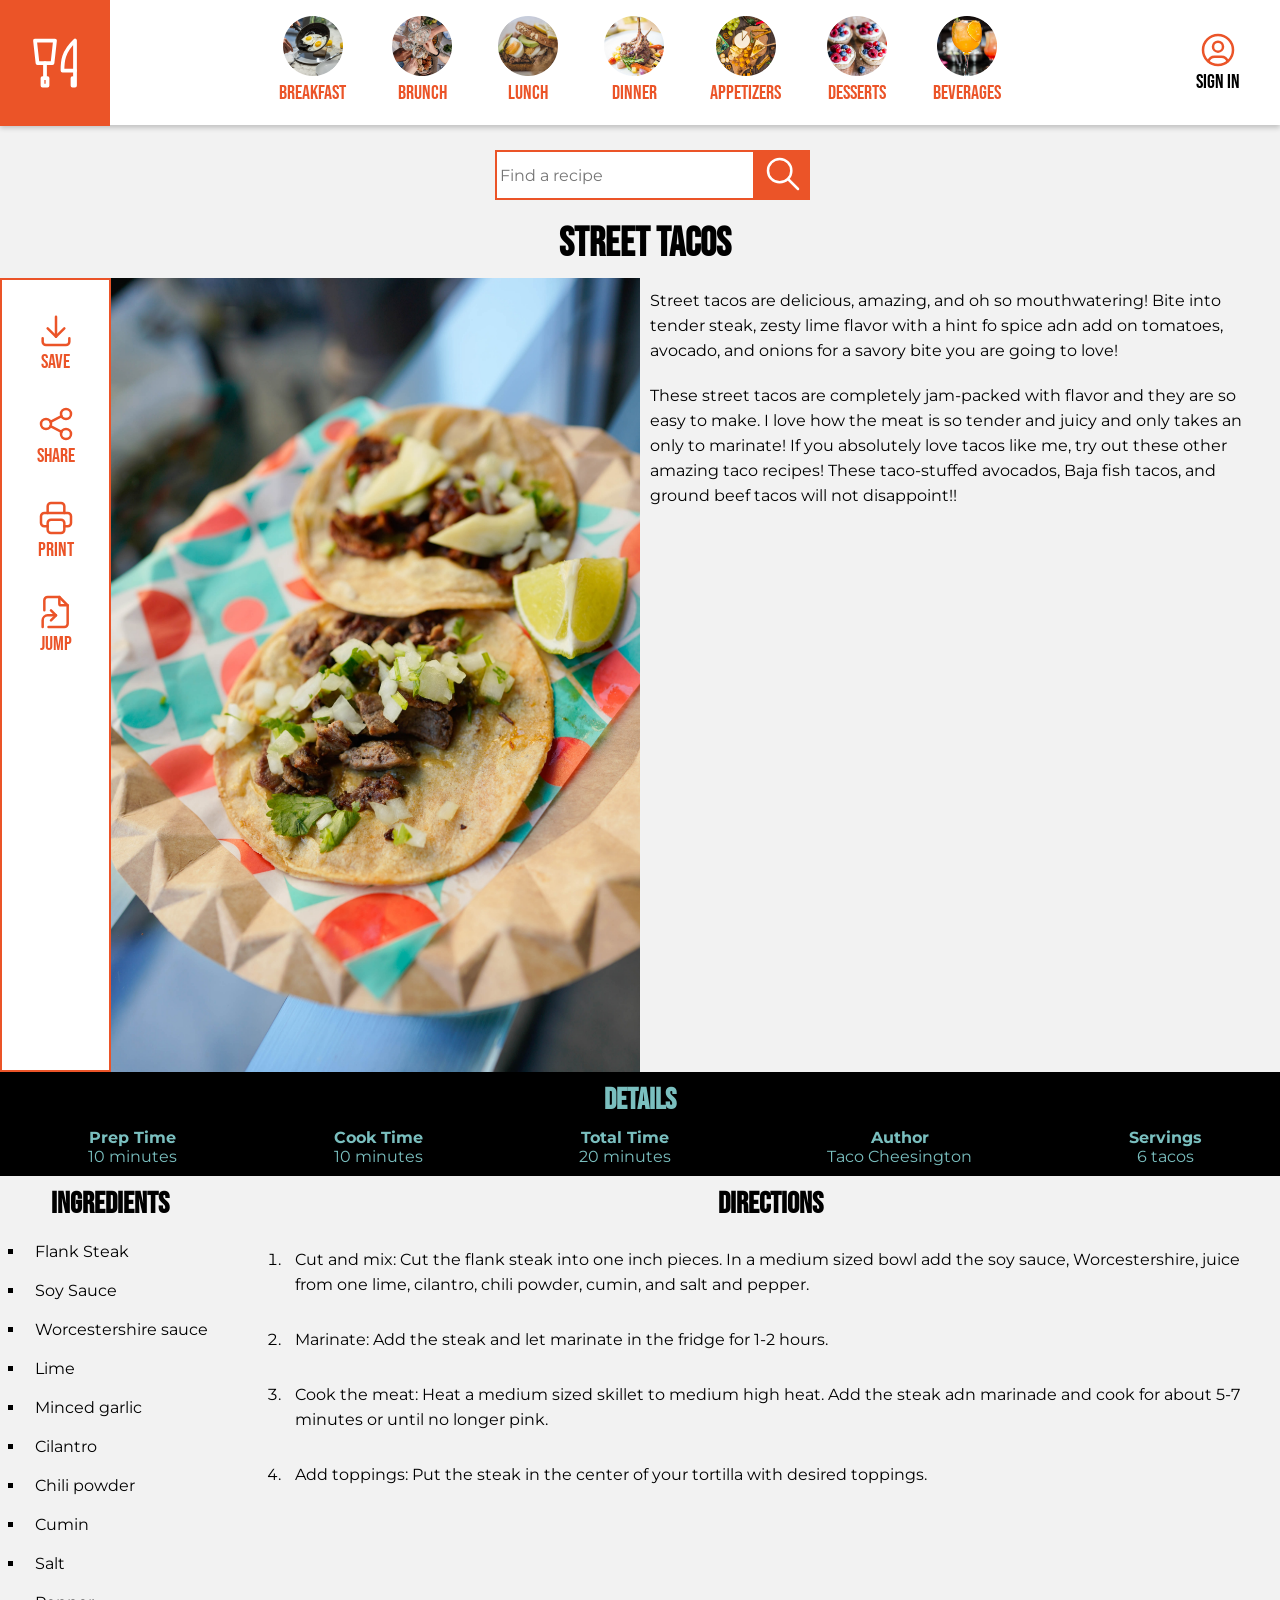
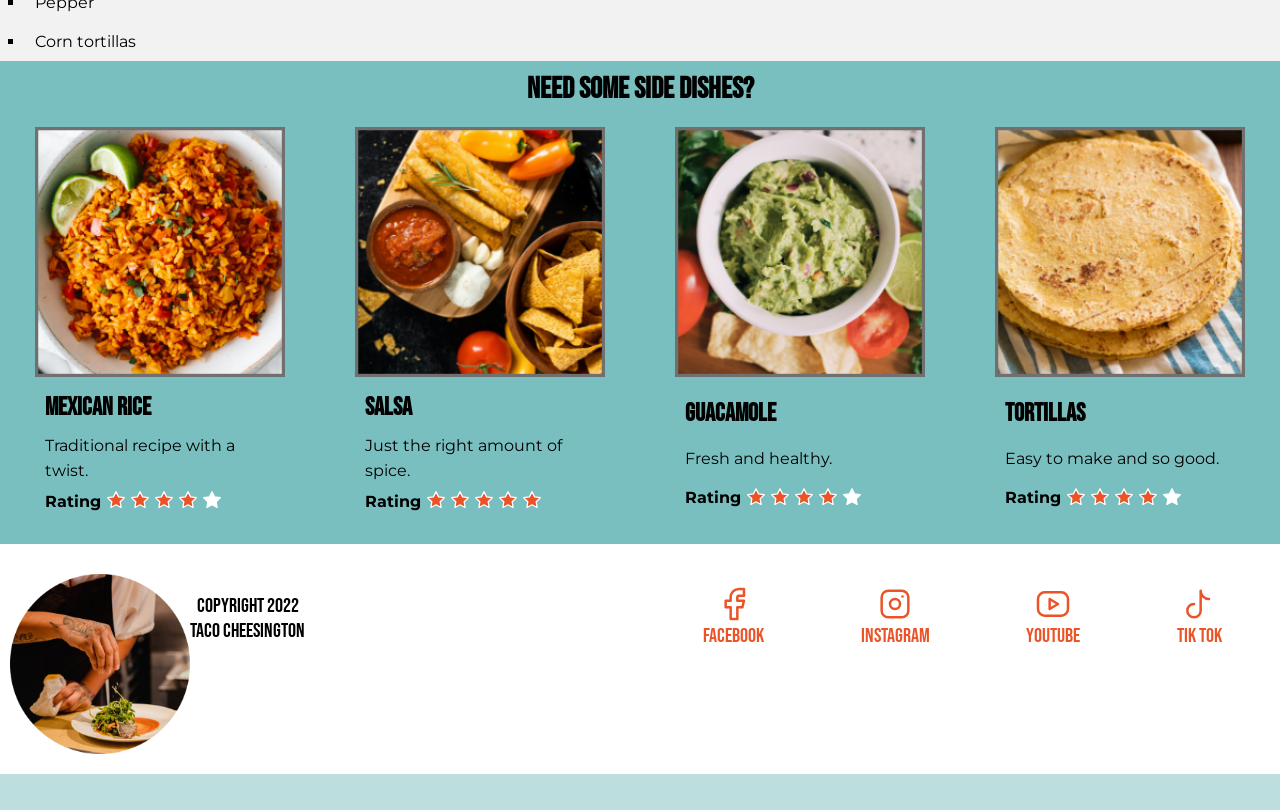
==== index.html @ e7e47ada "Initial attempt" ====
<!DOCTYPE html>
<html lang="en">

<head>
    <meta charset="UTF-8">
    <meta name="viewport" content="width=device-width, initial-scale=1.0">
    <link rel="preconnect" href="https://fonts.googleapis.com">
    <link rel="preconnect" href="https://fonts.gstatic.com" crossorigin>
    <link
        href="https://fonts.googleapis.com/css2?family=Bebas+Neue&family=Montserrat:ital,wght@0,400;0,700;1,400&display=swap"
        rel="stylesheet">
    <link rel="stylesheet" href="style.css">
    <title>Good Eats - Street Tacos</title>
</head>

<body>
    <!-- reuse star icon -->
    <svg display="none" width="0" height="0" xmlns="http://www.w3.org/2000/svg"
        class="icon icon-tabler icon-tabler-star">
        <defs>
            <symbol id="star-icon" viewbox="0 0 24 24">
                <title>star</title>
                <path stroke="none" d="M0 0h24v24H0z" fill="none" />
                <path
                    d="M12 17.75l-6.172 3.245l1.179 -6.873l-5 -4.867l6.9 -1l3.086 -6.253l3.086 6.253l6.9 1l-5 4.867l1.179 6.873z" />
            </symbol>
        </defs>
    </svg>
    <header>
        <h1>Street Tacos</h1>
        <div>
            <menu>
                <li>
                    <a href="#">
                        <span>Save</span>
                        <svg xmlns="http://www.w3.org/2000/svg" class="icon icon-tabler icon-tabler-download" width="40"
                            height="40" viewBox="0 0 24 24" stroke-width="1.5" stroke="#EB5428" fill="none"
                            stroke-linecap="round" stroke-linejoin="round">
                            <path stroke="none" d="M0 0h24v24H0z" fill="none" />
                            <path d="M4 17v2a2 2 0 0 0 2 2h12a2 2 0 0 0 2 -2v-2" />
                            <polyline points="7 11 12 16 17 11" />
                            <line x1="12" y1="4" x2="12" y2="16" />
                        </svg>
                    </a>
                </li>
                <li>
                    <a href="#social">
                        <span>Share</span>
                        <svg xmlns="http://www.w3.org/2000/svg" class="icon icon-tabler icon-tabler-share" width="40"
                            height="40" viewBox="0 0 24 24" stroke-width="1.5" stroke="#EB5428" fill="none"
                            stroke-linecap="round" stroke-linejoin="round">
                            <path stroke="none" d="M0 0h24v24H0z" fill="none" />
                            <circle cx="6" cy="12" r="3" />
                            <circle cx="18" cy="6" r="3" />
                            <circle cx="18" cy="18" r="3" />
                            <line x1="8.7" y1="10.7" x2="15.3" y2="7.3" />
                            <line x1="8.7" y1="13.3" x2="15.3" y2="16.7" />
                        </svg>
                    </a>
                </li>
                <li>
                    <a href="#">
                        <span>Print</span>
                        <svg xmlns="http://www.w3.org/2000/svg" class="icon icon-tabler icon-tabler-printer" width="40"
                            height="40" viewBox="0 0 24 24" stroke-width="1.5" stroke="#EB5428" fill="none"
                            stroke-linecap="round" stroke-linejoin="round">
                            <path stroke="none" d="M0 0h24v24H0z" fill="none" />
                            <path d="M17 17h2a2 2 0 0 0 2 -2v-4a2 2 0 0 0 -2 -2h-14a2 2 0 0 0 -2 2v4a2 2 0 0 0 2 2h2" />
                            <path d="M17 9v-4a2 2 0 0 0 -2 -2h-6a2 2 0 0 0 -2 2v4" />
                            <rect x="7" y="13" width="10" height="8" rx="2" />
                        </svg>
                    </a>
                </li>
                <li>
                    <a href="#recipe">
                        <span>Jump <span id="to-recipe">to Recipe</span></span>
                        <svg xmlns="http://www.w3.org/2000/svg" class="icon icon-tabler icon-tabler-file-symlink"
                            width="40" height="40" viewBox="0 0 24 24" stroke-width="1.5" stroke="#EB5428" fill="none"
                            stroke-linecap="round" stroke-linejoin="round">
                            <path stroke="none" d="M0 0h24v24H0z" fill="none" />
                            <path d="M4 21v-4a3 3 0 0 1 3 -3h5" />
                            <path d="M9 17l3 -3l-3 -3" />
                            <path d="M14 3v4a1 1 0 0 0 1 1h4" />
                            <path d="M5 11v-6a2 2 0 0 1 2 -2h7l5 5v11a2 2 0 0 1 -2 2h-9.5" />
                        </svg>
                    </a>
                </li>
            </menu>
            <img src="images/street-tacos.png" alt="">
        </div>
        <div>
            <p>Street tacos are delicious, amazing, and oh so mouthwatering! Bite into tender steak, zesty lime flavor
                with
                a hint fo spice adn add on tomatoes, avocado, and onions for a savory bite you are going to love!</p>
            <p>These street tacos are completely jam-packed with flavor and they are so easy to make. I love how the
                meat is
                so tender and juicy and only takes an only to marinate! If you absolutely love tacos like me, try out
                these
                other amazing taco recipes! These taco-stuffed avocados, Baja fish tacos, and ground beef tacos will not
                disappoint!!</p>
        </div>
    </header>
    <main id="recipe">
        <section>
            <h2>Details</h2>
            <dl>
                <div>
                    <dt>Prep Time</dt>
                    <dd>10 minutes</dd>
                </div>
                <div>
                    <dt>Cook Time</dt>
                    <dd>10 minutes</dd>
                </div>
                <div>
                    <dt>Total Time</dt>
                    <dd>20 minutes</dd>
                </div>
                <div>
                    <dt>Author</dt>
                    <dd>Taco Cheesington</dd>
                </div>
                <div>
                    <dt>Servings</dt>
                    <dd>6 tacos</dd>
                </div>
            </dl>
        </section>
        <section>
            <h2>Ingredients</h2>
            <ul>
                <li>Flank Steak</li>
                <li>Soy Sauce</li>
                <li>Worcestershire sauce</li>
                <li>Lime</li>
                <li>Minced garlic</li>
                <li>Cilantro</li>
                <li>Chili powder</li>
                <li>Cumin</li>
                <li>Salt</li>
                <li>Pepper</li>
                <li>Corn tortillas</li>
            </ul>
        </section>
        <section>
            <h2>Directions</h2>
            <ol>
                <li>Cut and mix: Cut the flank steak into one inch pieces. In a medium sized bowl add the soy sauce,
                    Worcestershire, juice from one lime, cilantro, chili powder, cumin, and salt and pepper. </li>
                <li>Marinate: Add the steak and let marinate in the fridge for 1-2 hours.</li>
                <li>Cook the meat: Heat a medium sized skillet to medium high heat. Add the steak adn marinade and cook
                    for about 5-7 minutes or until no longer pink.</li>
                <li>Add toppings: Put the steak in the center of your tortilla with desired toppings.</li>
            </ol>
        </section>
    </main>
    <aside>
        <h2>Need some side dishes?</h2>
        <section>
            <h3>Mexican Rice</h3>
            <img src="images/mexican-rice.png" alt="">
            <p>Traditional recipe with a twist.</p>
            <dl>
                <dt>Rating</dt>
                <dd>
                    <svg class="icon icon-tabler icon-tabler-star">
                        <use xlink:href="#star-icon" />
                    </svg>
                    <svg class="icon icon-tabler icon-tabler-star">
                        <use xlink:href="#star-icon" />
                    </svg>
                    <svg class="icon icon-tabler icon-tabler-star">
                        <use xlink:href="#star-icon" />
                    </svg>
                    <svg class="icon icon-tabler icon-tabler-star">
                        <use xlink:href="#star-icon" />
                    </svg>
                    <svg class="icon icon-tabler icon-tabler-star">
                        <use xlink:href="#star-icon" />
                    </svg>
                </dd>
            </dl>
        </section>
        <section>
            <h3>Salsa</h3>
            <img src="images/salsa.png" alt="">
            <p>Just the right amount of spice. </p>
            <dl>
                <dt>Rating</dt>
                <dd>
                    <span>
                        <svg class="icon icon-tabler icon-tabler-star">
                            <use xlink:href="#star-icon" />
                        </svg>
                        <svg class="icon icon-tabler icon-tabler-star">
                            <use xlink:href="#star-icon" />
                        </svg>
                        <svg class="icon icon-tabler icon-tabler-star">
                            <use xlink:href="#star-icon" />
                        </svg>
                        <svg class="icon icon-tabler icon-tabler-star">
                            <use xlink:href="#star-icon" />
                        </svg>
                        <svg class="icon icon-tabler icon-tabler-star">
                            <use xlink:href="#star-icon" />
                        </svg>
                    </span>
                </dd>
            </dl>
        </section>
        <section>
            <h3>Guacamole</h3>
            <img src="images/guacamole.png" alt="">
            <p>Fresh and healthy.</p>
            <dl>
                <dt>Rating</dt>
                <dd>
                    <span>
                        <svg class="icon icon-tabler icon-tabler-star">
                            <use xlink:href="#star-icon" />
                        </svg>
                        <svg class="icon icon-tabler icon-tabler-star">
                            <use xlink:href="#star-icon" />
                        </svg>
                        <svg class="icon icon-tabler icon-tabler-star">
                            <use xlink:href="#star-icon" />
                        </svg>
                        <svg class="icon icon-tabler icon-tabler-star">
                            <use xlink:href="#star-icon" />
                        </svg>
                        <svg class="icon icon-tabler icon-tabler-star">
                            <use xlink:href="#star-icon" />
                        </svg>
                    </span>
                </dd>
            </dl>
        </section>
        <section>
            <h3>Tortillas</h3>
            <img src="images/tortillas.png" alt="">
            <p>Easy to make and so good.</p>
            <dl>
                <dt>Rating</dt>
                <dd>
                    <span>
                        <svg class="icon icon-tabler icon-tabler-star">
                            <use xlink:href="#star-icon" />
                        </svg>
                        <svg class="icon icon-tabler icon-tabler-star">
                            <use xlink:href="#star-icon" />
                        </svg>
                        <svg class="icon icon-tabler icon-tabler-star">
                            <use xlink:href="#star-icon" />
                        </svg>
                        <svg class="icon icon-tabler icon-tabler-star">
                            <use xlink:href="#star-icon" />
                        </svg>
                        <svg class="icon icon-tabler icon-tabler-star">
                            <use xlink:href="#star-icon" />
                        </svg>
                    </span>
                </dd>
            </dl>
        </section>
    </aside>
    <nav>
        <div>
            <h2>Main Navigation</h2>
            <input type="checkbox" id="menu-btn">
            <label for="menu-btn"><span>Menu</span><svg xmlns="http://www.w3.org/2000/svg" width="40" height="40"
                    style="enable-background:new 0 0 40 40" xml:space="preserve">
                    <path
                        d="M36 17.6c.1 1.8.1 3.6.1 5.4.1 2.7 0 5.5-.9 8-.5 1.4-1.3 2.6-2.4 3.6-3.3 2.7-6 2.4-12.6 2.4-4.6 0-9.2.2-12.2-1.9-2.5-1.8-3.6-4.2-3.8-7.1-.2-3.6.1-7.2.1-10.8 0-2.6.6-5.1 1.9-7.4 2.5-4.5 7.3-7.5 12.4-8 .4-.1.9-.1 1.4-.1 5.2 0 10.1 2.6 13 6.8 1 1.5 1.8 3.1 2.3 4.9.4 1.3.6 2.7.7 4.2z"
                        style="fill:none;stroke:#eb5428;stroke-width:2;stroke-miterlimit:10" />
                    <path
                        d="M36.1 22.6c0 .5-.1 1-.5 1.4-.5.7-1.4 1.2-2.6 1.3-2.8.2-5.8.1-8.6.1h-12c-1.3 0-2.6 0-3.8-.1-1.1 0-2.4 0-3.3-.6-.8-.6-1.2-1.4-1.2-2.2 0-.9.3-1.8 1.5-2.3.9-.4 2-.5 3.1-.5 1.4 0 2.8-.1 4.3-.1h14.5c1.2 0 2.3 0 3.5.1 1.7.1 3.3-.1 4.4 1 .3.6.7 1.3.7 1.9z"
                        style="fill:none;stroke:#fff;stroke-width:2.0832;stroke-miterlimit:10" />
                    <path
                        d="M38.5 22.6c0 .9-.2 1.7-.5 2.5-.6 1.3-1.7 2.1-3 2.2-3.3.3-6.7.2-9.9.2H11.2c-1.5 0-3-.1-4.4-.1-1.3-.1-2.8 0-3.8-1-.9-1-1.3-2.5-1.3-3.8 0-1.6.3-3.1 1.7-4 1-.7 2.3-.8 3.5-.8 1.6-.1 3.3-.1 4.9-.1H28.5c1.3 0 2.7 0 4 .1 2 .1 3.8-.1 5.1 1.7.5.9.9 2 .9 3.1z"
                        style="fill:none;stroke:#eb5428;stroke-width:2.9408;stroke-miterlimit:10" />
                </svg></label>
            <ul>
                <li>
                    <a href="#">
                        <span>Home</span>
                        <svg xmlns="http://www.w3.org/2000/svg" class="icon icon-tabler icon-tabler-tools-kitchen"
                            width="60" height="60" viewBox="0 0 24 24" stroke-width="1.5" stroke="#ffffff" fill="none"
                            stroke-linecap="round" stroke-linejoin="round">
                            <path stroke="none" d="M0 0h24v24H0z" fill="none" />
                            <path d="M4 3h8l-1 9h-6z" />
                            <path d="M7 18h2v3h-2z" />
                            <path d="M20 3v12h-5c-.023 -3.681 .184 -7.406 5 -12z" />
                            <path d="M20 15v6h-1v-3" />
                            <line x1="8" y1="12" x2="8" y2="18" />
                        </svg>
                    </a>
                </li>
                <li><a href="#">Breakfast<img src="images/breakfast.png" alt=""></a></li>
                <li><a href="#">Brunch<img src="images/brunch.png" alt=""></a></li>
                <li><a href="#">Lunch<img src="images/lunch.png" alt=""></a></li>
                <li><a href="#">Dinner<img src="images/dinner.png" alt=""></a></li>
                <li><a href="#">Appetizers<img src="images/appetizers.png" alt=""></a></li>
                <li><a href="#">Desserts<img src="images/desserts.png" alt=""></a></li>
                <li><a href="#">Beverages<img src="images/beverages.png" alt=""></a></li>
                <li>
                    <a href="#">
                        <span>Sign in<span>/up</span></span>
                        <svg xmlns="http://www.w3.org/2000/svg" class="icon icon-tabler icon-tabler-user-circle"
                            width="40" height="40" viewBox="0 0 24 24" stroke-width="1.5" stroke="#eb5428" fill="none"
                            stroke-linecap="round" stroke-linejoin="round">
                            <path stroke="none" d="M0 0h24v24H0z" fill="none" />
                            <circle cx="12" cy="12" r="9" />
                            <circle cx="12" cy="10" r="3" />
                            <path d="M6.168 18.849a4 4 0 0 1 3.832 -2.849h4a4 4 0 0 1 3.834 2.855" />
                        </svg>
                    </a>
                </li>
            </ul>
        </div>
        <div>
            <label for="search">Search</label>
            <input type="search" id="search" name="search" placeholder="Find a recipe">
            <button>
                <svg xmlns="http://www.w3.org/2000/svg" class="icon icon-tabler icon-tabler-search" width="40"
                    height="40" viewBox="0 0 24 24" stroke-width="1.5" stroke="#ffffff" fill="none"
                    stroke-linecap="round" stroke-linejoin="round">
                    <path stroke="none" d="M0 0h24v24H0z" fill="none" />
                    <circle cx="10" cy="10" r="7" />
                    <line x1="21" y1="21" x2="15" y2="15" />
                </svg>
            </button>
        </div>
    </nav>
    <footer>
        <h2>Connect</h2>
        <section>
            <h3>Social Media Link</h3>
            <menu id="social">
                <li>
                    <a href="#">
                        <span>Facebook</span>
                        <svg xmlns="http://www.w3.org/2000/svg" class="icon icon-tabler icon-tabler-brand-facebook"
                            width="40" height="40" viewBox="0 0 24 24" stroke-width="1.5" stroke="#EB5428" fill="none"
                            stroke-linecap="round" stroke-linejoin="round">
                            <path stroke="none" d="M0 0h24v24H0z" fill="none" />
                            <path d="M7 10v4h3v7h4v-7h3l1 -4h-4v-2a1 1 0 0 1 1 -1h3v-4h-3a5 5 0 0 0 -5 5v2h-3" />
                        </svg>
                    </a>
                </li>
                <li>
                    <a href="#">
                        <span>Instagram</span>
                        <svg xmlns="http://www.w3.org/2000/svg" class="icon icon-tabler icon-tabler-brand-instagram"
                            width="40" height="40" viewBox="0 0 24 24" stroke-width="1.5" stroke="#EB5428" fill="none"
                            stroke-linecap="round" stroke-linejoin="round">
                            <path stroke="none" d="M0 0h24v24H0z" fill="none" />
                            <rect x="4" y="4" width="16" height="16" rx="4" />
                            <circle cx="12" cy="12" r="3" />
                            <line x1="16.5" y1="7.5" x2="16.5" y2="7.501" />
                        </svg>
                    </a>
                </li>
                <li>
                    <a href="#">
                        <span>YouTube</span>
                        <svg xmlns="http://www.w3.org/2000/svg" class="icon icon-tabler icon-tabler-brand-youtube"
                            width="40" height="40" viewBox="0 0 24 24" stroke-width="1.5" stroke="#EB5428" fill="none"
                            stroke-linecap="round" stroke-linejoin="round">
                            <path stroke="none" d="M0 0h24v24H0z" fill="none" />
                            <rect x="3" y="5" width="18" height="14" rx="4" />
                            <path d="M10 9l5 3l-5 3z" />
                        </svg>
                    </a>
                </li>
                <li>
                    <a href="#">
                        <span>Tik Tok</span>
                        <svg xmlns="http://www.w3.org/2000/svg" class="icon icon-tabler icon-tabler-brand-tiktok"
                            width="40" height="40" viewBox="0 0 24 24" stroke-width="1.5" stroke="#EB5428" fill="none"
                            stroke-linecap="round" stroke-linejoin="round">
                            <path stroke="none" d="M0 0h24v24H0z" fill="none" />
                            <path d="M9 12a4 4 0 1 0 4 4v-12a5 5 0 0 0 5 5" />
                        </svg>
                    </a>
                </li>
            </menu>
        </section>
        <section>
            <h3>Good Eats</h3>
            <p><small>Copyright 2022<br>Taco Cheesington</small></p>
            <img src="images/taco-cheesington.png" alt="">
        </section>
    </footer>
</body>

</html>
---- style.css ----
:root {
    --dark-grey: #0d0d0d;
    --light-grey: #f2f2f2;
    --dark-teal: #7abfbf;
    --light-teal: rgba(122, 191, 191, .5);
    --orange: #eb5428;
    --sml-width: 414px;
    --med-width: 768px;
    --lg-width: 1280px;
}

/* ---- GLOBAL STYLES ---- */
* {
    margin: 0;
    padding: 0;
}

html {
    background-color: var(--light-teal);
}

body {
    margin: 0 auto;
    background-color: var(--light-grey);
    width: var(--sml-width);
    position: relative;
    display: grid;
    grid-template-columns: 1fr;
    grid-template-rows: repeat(5, auto);
}

h2 {
    font-family: 'Bebas Neue', sans-serif;
    font-size: 30px;
    text-align: center;
}

h3 {
    font-family: 'Bebas Neue', sans-serif;
    font-size: 25px;
}

nav a, nav span, menu li, #social li, small {
    font-family: 'Bebas Neue', sans-serif;
    font-size: 20px;
}

ul, menu {
    list-style: none;
}

a {
    text-decoration: none;
    color: var(--orange);
}

p, dd, dt, li, nav, input {
    font-family: Montserrat, sans-serif;
    font-size: 16px;
}

p, ol li {
    line-height: 25px;
}

dt {
    font-weight: 700;
}

menu {
    display: flex;
    justify-content: space-around;
    padding: 10px; 
}

/* Icon and image links and footer copyright */
menu a, nav a, nav label:first-of-type,
footer section:last-of-type {
    display: flex;
    flex-direction: column-reverse;
    align-items: center;
}

menu a:focus, nav a:focus {
    outline: 2px solid var(--orange);
    border-radius: 10px;
}

menu a:hover, nav a:hover:not(nav li:first-of-type a) {
    transform: scale(1.1);
}

menu a:active, nav a:active {
    transform: scale(1);
}


/* ---- HEADER STYLES ---- */
header {
    padding-top: 175px;
}

h1 {
    font-family: 'Bebas Neue', sans-serif;
    font-size: 40px;
    text-align: center;
    padding: 10px;
}

header img {
    width: 100%;
}

header p {
    padding: 10px;
}


/* ---- MAIN STYLES ---- */
main {
    scroll-margin-top: 200px;
}

main h2 {
    padding: 10px 0;
}


/* START DETAILS SECTION STYLES */
main dl {
    padding: 0 10px;
}

main dl div {
    display: flex;
}

main dd {
    padding: 0 0 5px 10px;
}
/* END DETAILS SECTION STYLES */


/* START INGREDIENTS AND DIRECTIONS SECTION STYLES */
main section ul, main section ol {
    padding-left: 25px;
}

main section li {
    padding: 10px;
}

main section:nth-of-type(2) ul {
    list-style: square;
}
/* END INGREDIENTS AND DIRECTIONS SECTION STYLES */


/* ---- ASIDE STYLES ---- */
aside {
    background-color: var(--dark-teal);
    padding: 10px 10px 0 10px;
}

aside section {
    display: grid;
    grid-template-columns: 120px 1fr;
    grid-template-rows: repeat(3, auto);
    margin: 30px 0;
}

aside section:last-of-type {
    margin-bottom: 0;
}

aside img {
    width: 100px;
    grid-row: 1 / -1;
}

aside p {
    padding: 10px 0 5px 0;
}

.icon-tabler-star {
    width: 20px;
    height: 20px;
    stroke-width: 1.5px;
    stroke: white;
    fill: var(--orange);
    stroke-linecap: round;
    stroke-linejoin: round;
    margin-left: -10px;
    padding: 2px 5px 0;
}

.icon-tabler-star:last-of-type:not(aside section:nth-of-type(2) .icon-tabler-star:last-of-type) {
    stroke: white;
    fill: white;
}


/* ---- NAV STYLES ---- */
nav {
    grid-row: 1 / 2;
    position: relative;
}

nav div:first-of-type {
    position: fixed;
    top: 0;
    width: var(--sml-width);
    box-shadow: 0px 3px 5px 0px rgba(0,0,0,0.2);
    background-color: white;
    z-index: 500;
}

nav h2 {
    visibility: hidden;
    height: 0;
}

nav input:first-of-type {
    display: none;
}

nav ul {
    display: flex;
    flex-wrap: wrap;
    overflow: hidden;
    justify-content: space-around;
    max-height: 0;
    transition: max-height .2s ease-out;
    margin-top: 80px;
}

nav li {
    padding: 10px 20px;
}

nav li img {
    width: 60px;
    padding-bottom: 5px;
}

/* Menu link */
nav label:first-of-type {
    grid-column: 1 / 2;
    cursor: pointer;
    position: absolute;
    top: 10px;
    left: 20px;
}


/* Home link` */
nav li:first-of-type {
    position: absolute;
    top: 0;
    padding: 0;
}

nav li:first-of-type span {
    visibility: hidden;
    height: 0;
}

nav li:first-of-type svg {
    stroke: white;
    background-color: var(--orange);
    padding: 10px 90px;
}

/* Sign in link */
nav li:last-of-type {
    position: absolute;
    top: 10px;
    right: 10px;
    padding: 0;
}

nav li:last-of-type span {
    color: black;
}

input:checked ~ ul {
    max-height: 210px;
}

/* START SEARCH BAR STYLES */
nav div:last-of-type {
    position: absolute;
    top: 115px;
    right: 50px;
    display: flex;
    align-items: center;
}

nav div:last-of-type label {
    visibility: hidden;
    height: 0;
}

nav div:last-of-type input {
   display: inline-block;
   border: 2px solid var(--orange);
   width: 260px;
   height: 50px;
}

nav div:last-of-type input {
    padding-left: 3px;
}

nav div button {
    background-color: var(--orange);
    border: none;
    width: 55px;
    height: 50px;
    cursor: pointer;
}
/* END SEARCH BAR STYLES */


/* ---- FOOTER STYLES ---- */
footer {
    margin-top: 20px;
    padding-top: 30px;
    background-color: #fff;
}

footer h2, footer h3 {
    visibility: hidden;
    height: 0;
}

footer section:last-of-type img  {
    width: 180px;
    margin-bottom: 20px;
}

footer p {
    text-align: center;
}


/* ---- MEDIUM SCREEN STYLES ---- */
@media screen and (min-width: 768px) {
    body {
        width: var(--med-width);
    }


/* ---- HEADER STYLES ---- */
    header {
        display: flex;
        flex-direction: column;
        padding-top: 210px;
    }

    h1 {
        align-self: flex-start;
        padding-left: 20px;
    }

    /* Menu links and image */
    header div:first-of-type {
        position: relative;
    }

    header menu {
        background-color: rgba(255,255,255,0.7);
        padding: 15px 0;
        position: absolute;
        width: var(--med-width);
    }

    #to-recipe  {
        display: none;
    }


/* ---- MAIN STYLES ---- */
    main {
        display: grid;
        grid-template-columns: 220px repeat(3, 1fr);
    }

    /* Details section */
    main section:nth-of-type(1) {
        grid-column: 1 / -1;
        justify-self: center;
    }

    main dl div {
        justify-content: space-evenly;
    }

    /* Ingredients section */
    main section:nth-of-type(2) {
        grid-row: 2 / 3;
    }


    /* Directions section */
    main section:nth-of-type(3) {
        grid-column: 2 / -1;
    }

    main section:nth-of-type(3) li {
        padding: 15px 10px;
    }


/* ---- ASIDE STYLES ---- */
    aside {
        display: grid;
        grid-template-columns: repeat(2, 1fr);
        padding-left: 0;
    }

    aside section, aside section:last-of-type {
        margin: 20px 0 30px;
    }

    aside h2 {
        grid-column: 1 / -1;
    }

    aside dl {
        display: flex;
        align-items: center;
    }

    aside dd {
        margin-left: 10px;
    }

/* ---- NAV STYLES ---- */
    nav {
        position: fixed;
    }

    nav ul {
        overflow: visible;
        width: var(--med-width);
        align-items: flex-end;
        flex-wrap: nowrap;
        margin-top: 200px;
    }

    nav div:first-of-type label,
    nav div:first-of-type input {
        display: none;
    }

    /* Main navigation links */
    nav div:first-of-type {
        width: var(--med-width);
        position: relative;
    }

    /* Home link */
    nav li:first-of-type {
        left: 0;
    }

    nav li:first-of-type svg {
        padding: 10px;
    }


    /* Sign in link */
    nav li:last-of-type {
        top: 15px;
        right: 20px;
    }

    nav li:last-of-type span span {
        display: none;
    }

    /* Search bar */
    nav div:last-of-type {
        position: absolute;
        top: 20px;
        right: 110px;
        z-index: 500;
    }


/* ---- FOOTER STYLES ---- */
    footer {
        display: grid;
        grid-template-columns: repeat(2, 1fr);
        margin-top: 0;
        padding-bottom: 20px;
        padding: 30px 0 20px 10px;
    }

    /* Social media links */
    footer section:first-of-type {
        grid-row: 1 / 2;
    }

    /* Copyright section */
    footer section:last-of-type {
        grid-column: 1 / 2;
        grid-row: 1 / 2;
    }
}


/* ---- LARGE SCREEN STYLES ---- */
@media screen and (min-width: 1280px) {
    body {
        width: var(--lg-width);
    }


/* ---- HEADER STYLES ---- */
    header {
        display: grid;
        grid-template-columns: repeat(2, 1fr);
    }

    header h1 {
        grid-column: 1 / -1;
    }

    header menu {
        width: 107px;
        height: 760px;
        background-color: white;
        border: 2px solid var(--orange);
        position: relative;
    }

    /* Menu links and image */
    header div:first-of-type {
        grid-row: 2 / 3;
        display: grid;
        grid-template-columns: auto 1fr;
    }

    header menu {
        flex-direction: column;
        justify-content: flex-start;
    }

    header menu li {
        padding: 15px 0;
    }


/* ---- MAIN STYLES ---- */
    /* Details section */
    main section:first-of-type {
        background-color: black;
        color: var(--dark-teal);
        width: 100%;
    }

    main section:first-of-type dl {
        display: flex;
        padding: 0 0 10px 10px;
        justify-content: space-around;
    }

    main dl div {
        flex-direction: column;
        align-items: center;
    }

    main dd {
        padding: 0;
    }

    /* Directions section */
    main section:last-of-type {
        padding-left: 40px;
    }


/* ---- ASIDE STYLES ---- */
    aside {
        grid-template-columns: repeat(4, 1fr);
        padding-right: 0;
        justify-items: center;
    }

    aside section, aside section:last-of-type {
        grid-template-columns: 250px;
        margin-bottom: 0;
        padding-bottom: 30px;
    }

    aside :is(h3, dl, p) {
        padding-left: 10px;
    }

    aside h3 {
        padding-top: 15px;
    }

    aside img {
        grid-row: 1 / 2;
        width: 250px;
    }

    aside p {
        padding-right: 20px;
    }


/* ---- NAV STYLES ---- */
    nav {
        position: relative;
    }

    /* Main navigation links */
    nav div:first-of-type {
        width: var(--lg-width);
        height: 100px;
        padding: 15px 0 10px 0;
        position: fixed;
    }

    nav ul {
        margin: 0 auto;
        margin-top: 100px;
    }

    /* Home link */
    nav li:first-of-type svg {
        padding: 33px 25px;
    }

    /* Sign in link */
    nav li:last-of-type {
        top: 30px;
        right: 40px;
    }

    /* Search bar */
    nav div:last-of-type {
        position: absolute;
        top: 150px;
        right: 470px;
        z-index: 200;
    }


/* ---- FOOTER STYLES ---- */
    footer {
        padding-bottom: 0;
    }

    footer section:last-of-type {
        justify-self: start;
        flex-direction: row-reverse;
    }

    footer section:last-of-type p {
        align-self: flex-start;
        margin-top: 20px;
    }
}


/* ---- PRINTER STYLES ---- */
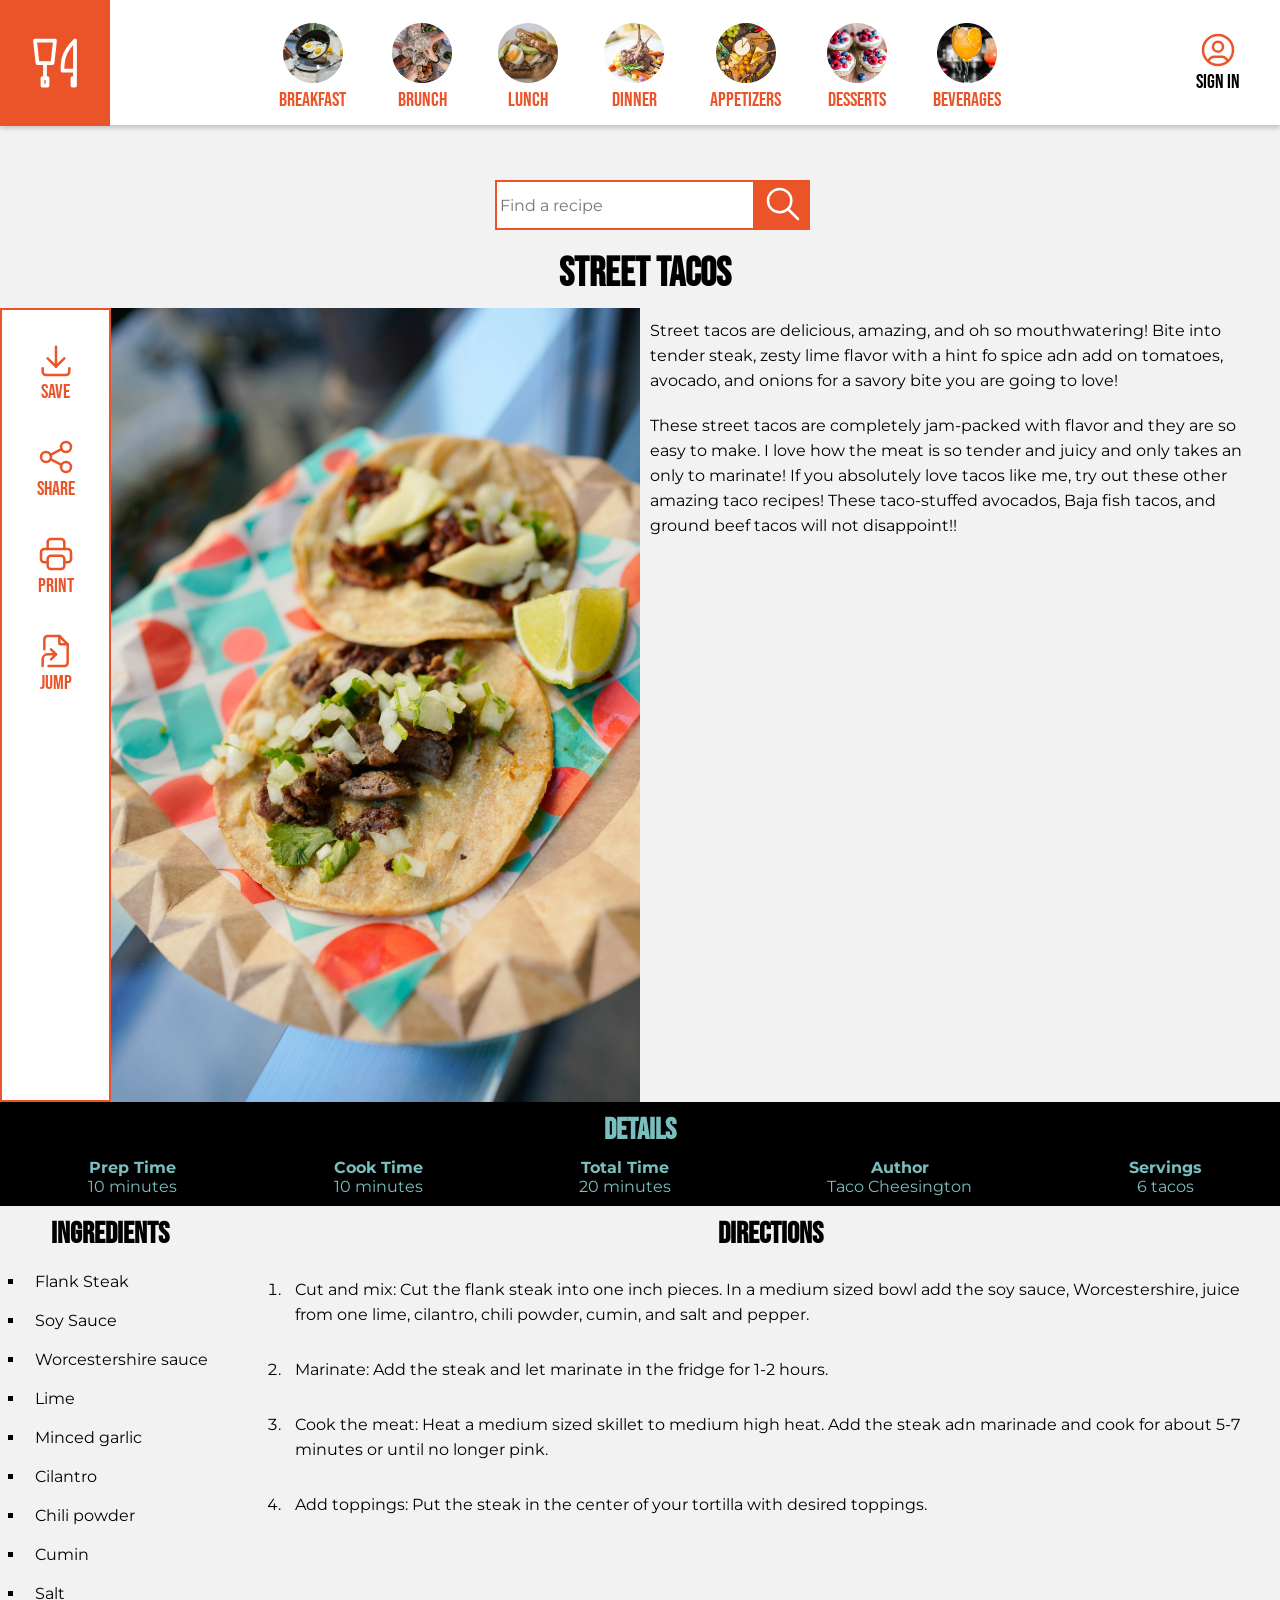
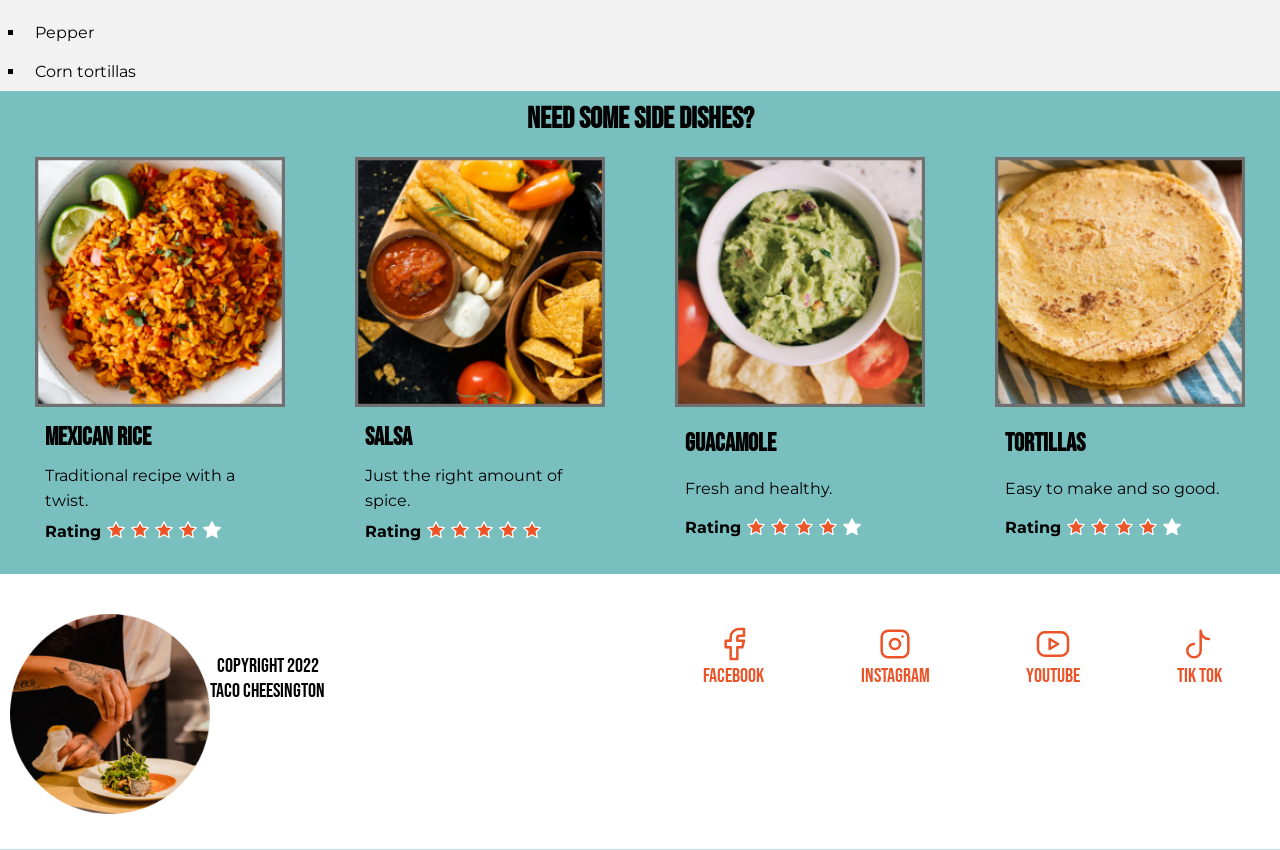
==== commit 77522c62: "Added styling and made small changes Added pseudo states for all the links, print media query, and o" ====
--- a/index.html
+++ b/index.html
@@ -31,7 +31,7 @@
         <div>
             <menu>
                 <li>
-                    <a href="#">
+                    <a href="#0">
                         <span>Save</span>
                         <svg xmlns="http://www.w3.org/2000/svg" class="icon icon-tabler icon-tabler-download" width="40"
                             height="40" viewBox="0 0 24 24" stroke-width="1.5" stroke="#EB5428" fill="none"
@@ -59,7 +59,7 @@
                     </a>
                 </li>
                 <li>
-                    <a href="#">
+                    <a href="#0">
                         <span>Print</span>
                         <svg xmlns="http://www.w3.org/2000/svg" class="icon icon-tabler icon-tabler-printer" width="40"
                             height="40" viewBox="0 0 24 24" stroke-width="1.5" stroke="#EB5428" fill="none"
@@ -295,15 +295,15 @@
                         </svg>
                     </a>
                 </li>
-                <li><a href="#">Breakfast<img src="images/breakfast.png" alt=""></a></li>
-                <li><a href="#">Brunch<img src="images/brunch.png" alt=""></a></li>
-                <li><a href="#">Lunch<img src="images/lunch.png" alt=""></a></li>
-                <li><a href="#">Dinner<img src="images/dinner.png" alt=""></a></li>
-                <li><a href="#">Appetizers<img src="images/appetizers.png" alt=""></a></li>
-                <li><a href="#">Desserts<img src="images/desserts.png" alt=""></a></li>
-                <li><a href="#">Beverages<img src="images/beverages.png" alt=""></a></li>
-                <li>
-                    <a href="#">
+                <li><a href="#0">Breakfast<img src="images/breakfast.png" alt=""></a></li>
+                <li><a href="#0">Brunch<img src="images/brunch.png" alt=""></a></li>
+                <li><a href="#0">Lunch<img src="images/lunch.png" alt=""></a></li>
+                <li><a href="#0">Dinner<img src="images/dinner.png" alt=""></a></li>
+                <li><a href="#0">Appetizers<img src="images/appetizers.png" alt=""></a></li>
+                <li><a href="#0">Desserts<img src="images/desserts.png" alt=""></a></li>
+                <li><a href="#0">Beverages<img src="images/beverages.png" alt=""></a></li>
+                <li>
+                    <a href="#0">
                         <span>Sign in<span>/up</span></span>
                         <svg xmlns="http://www.w3.org/2000/svg" class="icon icon-tabler icon-tabler-user-circle"
                             width="40" height="40" viewBox="0 0 24 24" stroke-width="1.5" stroke="#eb5428" fill="none"
@@ -332,63 +332,65 @@
         </div>
     </nav>
     <footer>
-        <h2>Connect</h2>
-        <section>
-            <h3>Social Media Link</h3>
-            <menu id="social">
-                <li>
-                    <a href="#">
-                        <span>Facebook</span>
-                        <svg xmlns="http://www.w3.org/2000/svg" class="icon icon-tabler icon-tabler-brand-facebook"
-                            width="40" height="40" viewBox="0 0 24 24" stroke-width="1.5" stroke="#EB5428" fill="none"
-                            stroke-linecap="round" stroke-linejoin="round">
-                            <path stroke="none" d="M0 0h24v24H0z" fill="none" />
-                            <path d="M7 10v4h3v7h4v-7h3l1 -4h-4v-2a1 1 0 0 1 1 -1h3v-4h-3a5 5 0 0 0 -5 5v2h-3" />
-                        </svg>
-                    </a>
-                </li>
-                <li>
-                    <a href="#">
-                        <span>Instagram</span>
-                        <svg xmlns="http://www.w3.org/2000/svg" class="icon icon-tabler icon-tabler-brand-instagram"
-                            width="40" height="40" viewBox="0 0 24 24" stroke-width="1.5" stroke="#EB5428" fill="none"
-                            stroke-linecap="round" stroke-linejoin="round">
-                            <path stroke="none" d="M0 0h24v24H0z" fill="none" />
-                            <rect x="4" y="4" width="16" height="16" rx="4" />
-                            <circle cx="12" cy="12" r="3" />
-                            <line x1="16.5" y1="7.5" x2="16.5" y2="7.501" />
-                        </svg>
-                    </a>
-                </li>
-                <li>
-                    <a href="#">
-                        <span>YouTube</span>
-                        <svg xmlns="http://www.w3.org/2000/svg" class="icon icon-tabler icon-tabler-brand-youtube"
-                            width="40" height="40" viewBox="0 0 24 24" stroke-width="1.5" stroke="#EB5428" fill="none"
-                            stroke-linecap="round" stroke-linejoin="round">
-                            <path stroke="none" d="M0 0h24v24H0z" fill="none" />
-                            <rect x="3" y="5" width="18" height="14" rx="4" />
-                            <path d="M10 9l5 3l-5 3z" />
-                        </svg>
-                    </a>
-                </li>
-                <li>
-                    <a href="#">
-                        <span>Tik Tok</span>
-                        <svg xmlns="http://www.w3.org/2000/svg" class="icon icon-tabler icon-tabler-brand-tiktok"
-                            width="40" height="40" viewBox="0 0 24 24" stroke-width="1.5" stroke="#EB5428" fill="none"
-                            stroke-linecap="round" stroke-linejoin="round">
-                            <path stroke="none" d="M0 0h24v24H0z" fill="none" />
-                            <path d="M9 12a4 4 0 1 0 4 4v-12a5 5 0 0 0 5 5" />
-                        </svg>
-                    </a>
-                </li>
-            </menu>
-        </section>
-        <section>
-            <h3>Good Eats</h3>
-            <p><small>Copyright 2022<br>Taco Cheesington</small></p>
-            <img src="images/taco-cheesington.png" alt="">
+        <section>
+            <h2>Connect</h2>
+            <section>
+                <h3>Social Media Link</h3>
+                <menu id="social">
+                    <li>
+                        <a href="#0">
+                            <span>Facebook</span>
+                            <svg xmlns="http://www.w3.org/2000/svg" class="icon icon-tabler icon-tabler-brand-facebook"
+                                width="40" height="40" viewBox="0 0 24 24" stroke-width="1.5" stroke="#EB5428"
+                                fill="none" stroke-linecap="round" stroke-linejoin="round">
+                                <path stroke="none" d="M0 0h24v24H0z" fill="none" />
+                                <path d="M7 10v4h3v7h4v-7h3l1 -4h-4v-2a1 1 0 0 1 1 -1h3v-4h-3a5 5 0 0 0 -5 5v2h-3" />
+                            </svg>
+                        </a>
+                    </li>
+                    <li>
+                        <a href="#0">
+                            <span>Instagram</span>
+                            <svg xmlns="http://www.w3.org/2000/svg" class="icon icon-tabler icon-tabler-brand-instagram"
+                                width="40" height="40" viewBox="0 0 24 24" stroke-width="1.5" stroke="#EB5428"
+                                fill="none" stroke-linecap="round" stroke-linejoin="round">
+                                <path stroke="none" d="M0 0h24v24H0z" fill="none" />
+                                <rect x="4" y="4" width="16" height="16" rx="4" />
+                                <circle cx="12" cy="12" r="3" />
+                                <line x1="16.5" y1="7.5" x2="16.5" y2="7.501" />
+                            </svg>
+                        </a>
+                    </li>
+                    <li>
+                        <a href="#0">
+                            <span>YouTube</span>
+                            <svg xmlns="http://www.w3.org/2000/svg" class="icon icon-tabler icon-tabler-brand-youtube"
+                                width="40" height="40" viewBox="0 0 24 24" stroke-width="1.5" stroke="#EB5428"
+                                fill="none" stroke-linecap="round" stroke-linejoin="round">
+                                <path stroke="none" d="M0 0h24v24H0z" fill="none" />
+                                <rect x="3" y="5" width="18" height="14" rx="4" />
+                                <path d="M10 9l5 3l-5 3z" />
+                            </svg>
+                        </a>
+                    </li>
+                    <li>
+                        <a href="#0">
+                            <span>Tik Tok</span>
+                            <svg xmlns="http://www.w3.org/2000/svg" class="icon icon-tabler icon-tabler-brand-tiktok"
+                                width="40" height="40" viewBox="0 0 24 24" stroke-width="1.5" stroke="#EB5428"
+                                fill="none" stroke-linecap="round" stroke-linejoin="round">
+                                <path stroke="none" d="M0 0h24v24H0z" fill="none" />
+                                <path d="M9 12a4 4 0 1 0 4 4v-12a5 5 0 0 0 5 5" />
+                            </svg>
+                        </a>
+                    </li>
+                </menu>
+            </section>
+            <section>
+                <h3>Good Eats</h3>
+                <p><small>Copyright 2022<br>Taco Cheesington</small></p>
+                <img src="images/taco-cheesington.png" alt="">
+            </section>
         </section>
     </footer>
 </body>
--- a/style.css
+++ b/style.css
@@ -17,6 +17,7 @@
 
 html {
     background-color: var(--light-teal);
+    box-sizing: border-box;
 }
 
 body {
@@ -73,25 +74,29 @@
     padding: 10px; 
 }
 
-/* Icon and image links and footer copyright */
+/* Icons. image links, and footer copyright */
 menu a, nav a, nav label:first-of-type,
-footer section:last-of-type {
+footer section section:last-of-type {
     display: flex;
     flex-direction: column-reverse;
     align-items: center;
+}   
+
+nav a, menu a {
+    border-bottom: 3px solid rgba(0, 0, 0, 0);
 }
 
 menu a:focus, nav a:focus {
-    outline: 2px solid var(--orange);
-    border-radius: 10px;
-}
-
-menu a:hover, nav a:hover:not(nav li:first-of-type a) {
-    transform: scale(1.1);
+    outline: none;
+    border-bottom: 3px solid var(--orange);
+}
+
+menu a:hover, nav a:hover:not(nav li:first-of-type a), nav div:first-of-type label:hover {
+    transform: translateY(-5px);
 }
 
 menu a:active, nav a:active {
-    transform: scale(1);
+    border-bottom: 3px solid var(--orange);
 }
 
 
@@ -118,7 +123,7 @@
 
 /* ---- MAIN STYLES ---- */
 main {
-    scroll-margin-top: 200px;
+    scroll-margin-top: 80px;
 }
 
 main h2 {
@@ -220,7 +225,7 @@
     height: 0;
 }
 
-nav input:first-of-type {
+nav div:first-of-type input {
     display: none;
 }
 
@@ -230,17 +235,21 @@
     overflow: hidden;
     justify-content: space-around;
     max-height: 0;
-    transition: max-height .2s ease-out;
+    transition: max-height .3s ease-in-out;
     margin-top: 80px;
 }
 
 nav li {
-    padding: 10px 20px;
+    padding: 20px 20px 10px;
 }
 
 nav li img {
     width: 60px;
     padding-bottom: 5px;
+}
+
+nav li:first-of-type a {
+    border-bottom: none;
 }
 
 /* Menu link */
@@ -252,7 +261,6 @@
     left: 20px;
 }
 
-
 /* Home link` */
 nav li:first-of-type {
     position: absolute;
@@ -284,8 +292,9 @@
 }
 
 input:checked ~ ul {
-    max-height: 210px;
-}
+    max-height: 250px;
+}
+
 
 /* START SEARCH BAR STYLES */
 nav div:last-of-type {
@@ -306,10 +315,20 @@
    border: 2px solid var(--orange);
    width: 260px;
    height: 50px;
-}
-
-nav div:last-of-type input {
-    padding-left: 3px;
+   padding-left: 3px;
+}
+
+nav li:first-of-type a:focus, nav div:last-of-type button:focus {
+    outline: 2px solid var(--dark-teal);
+}
+
+nav li:first-of-type a:active, nav div:last-of-type button:active {
+    transform: scale(0.95);
+}
+
+nav div:last-of-type input:focus {
+    outline: none;
+    border: 2px solid var(--dark-teal);
 }
 
 nav div button {
@@ -324,8 +343,6 @@
 
 /* ---- FOOTER STYLES ---- */
 footer {
-    margin-top: 20px;
-    padding-top: 30px;
     background-color: #fff;
 }
 
@@ -335,19 +352,29 @@
 }
 
 footer section:last-of-type img  {
-    width: 180px;
-    margin-bottom: 20px;
+    width: 200px;
 }
 
 footer p {
     text-align: center;
+    padding-top: 20px;
 }
 
 
 /* ---- MEDIUM SCREEN STYLES ---- */
 @media screen and (min-width: 768px) {
+/* ---- GLOBAL STYLES ---- */
     body {
         width: var(--med-width);
+    }
+
+    nav div:first-of-type label,
+    nav div:first-of-type input,
+    #to-recipe,
+    nav li:last-of-type span span {
+        visibility: hidden;
+        height: 1px;
+        position: absolute;
     }
 
 
@@ -355,7 +382,8 @@
     header {
         display: flex;
         flex-direction: column;
-        padding-top: 210px;
+        padding-top: 0;
+        margin-top: 210px;
     }
 
     h1 {
@@ -375,15 +403,12 @@
         width: var(--med-width);
     }
 
-    #to-recipe  {
-        display: none;
-    }
-
 
 /* ---- MAIN STYLES ---- */
     main {
         display: grid;
         grid-template-columns: 220px repeat(3, 1fr);
+        scroll-margin-top: 200px;
     }
 
     /* Details section */
@@ -400,7 +425,6 @@
     main section:nth-of-type(2) {
         grid-row: 2 / 3;
     }
-
 
     /* Directions section */
     main section:nth-of-type(3) {
@@ -435,6 +459,7 @@
     aside dd {
         margin-left: 10px;
     }
+
 
 /* ---- NAV STYLES ---- */
     nav {
@@ -449,11 +474,6 @@
         margin-top: 200px;
     }
 
-    nav div:first-of-type label,
-    nav div:first-of-type input {
-        display: none;
-    }
-
     /* Main navigation links */
     nav div:first-of-type {
         width: var(--med-width);
@@ -469,15 +489,10 @@
         padding: 10px;
     }
 
-
     /* Sign in link */
     nav li:last-of-type {
         top: 15px;
         right: 20px;
-    }
-
-    nav li:last-of-type span span {
-        display: none;
     }
 
     /* Search bar */
@@ -491,20 +506,21 @@
 
 /* ---- FOOTER STYLES ---- */
     footer {
+        padding: 40px 0 35px ;
+    }
+
+    footer > section {
         display: grid;
         grid-template-columns: repeat(2, 1fr);
-        margin-top: 0;
-        padding-bottom: 20px;
-        padding: 30px 0 20px 10px;
     }
 
     /* Social media links */
-    footer section:first-of-type {
+    footer section section:first-of-type {
         grid-row: 1 / 2;
     }
 
     /* Copyright section */
-    footer section:last-of-type {
+    footer section section:last-of-type {
         grid-column: 1 / 2;
         grid-row: 1 / 2;
     }
@@ -522,6 +538,8 @@
     header {
         display: grid;
         grid-template-columns: repeat(2, 1fr);
+        margin-top: 240px;
+
     }
 
     header h1 {
@@ -536,6 +554,10 @@
         position: relative;
     }
 
+    header menu a {
+        margin: 0 20px;
+    }
+
     /* Menu links and image */
     header div:first-of-type {
         grid-row: 2 / 3;
@@ -554,6 +576,10 @@
 
 
 /* ---- MAIN STYLES ---- */
+    main {
+        scroll-margin-top: 120px;
+    }
+
     /* Details section */
     main section:first-of-type {
         background-color: black;
@@ -627,8 +653,7 @@
     }
 
     nav ul {
-        margin: 0 auto;
-        margin-top: 100px;
+        margin: 110px auto 0;
     }
 
     /* Home link */
@@ -645,7 +670,7 @@
     /* Search bar */
     nav div:last-of-type {
         position: absolute;
-        top: 150px;
+        top: 180px;
         right: 470px;
         z-index: 200;
     }
@@ -653,15 +678,15 @@
 
 /* ---- FOOTER STYLES ---- */
     footer {
-        padding-bottom: 0;
-    }
-
-    footer section:last-of-type {
+        padding: 40px 0 35px 10px ;
+    }
+
+    footer section section:last-of-type {
         justify-self: start;
         flex-direction: row-reverse;
     }
 
-    footer section:last-of-type p {
+    footer section section:last-of-type p {
         align-self: flex-start;
         margin-top: 20px;
     }
@@ -669,3 +694,66 @@
 
 
 /* ---- PRINTER STYLES ---- */
+@media print {
+/* ---- GLOBAL STYLES ---- */
+    html, body, aside {
+        background-color: white;
+    }
+
+    body {
+        width: fit-content;
+        margin: 0.5in;
+    }
+
+    h1, h2, h3, dd, dt, small,li, p {
+        font-family: Georgia, 'Times New Roman', Times, serif;
+    }
+
+    h1 {
+        font-size: 1.8em;
+    }
+
+    h2 {
+        font-size: 1.2em;
+    }
+
+    h3 {
+        font-size: 1em;
+    }
+
+    dd, dt, small, li, p {
+        font-size: 0.8em;
+    }
+
+    img {
+        filter: grayscale(1);
+    }
+
+    nav, menu, aside, footer img {
+        display: none;
+    }
+
+
+/* ---- HEADER STYLES ---- */
+    header {
+        padding-top: 0;
+        display: grid;
+        grid-template-columns: 200px 1fr;
+    }
+
+    h1 {
+        grid-column: 1 / -1;
+        padding: 0 0 10px 0;
+    }
+
+    header div:last-of-type p {
+        padding: 0 0 10px 20px;
+    }
+
+
+/* ---- MAIN STYLES ---- */
+    main, main section:nth-of-type(2) ul {
+        columns: 2;
+    }
+}
+
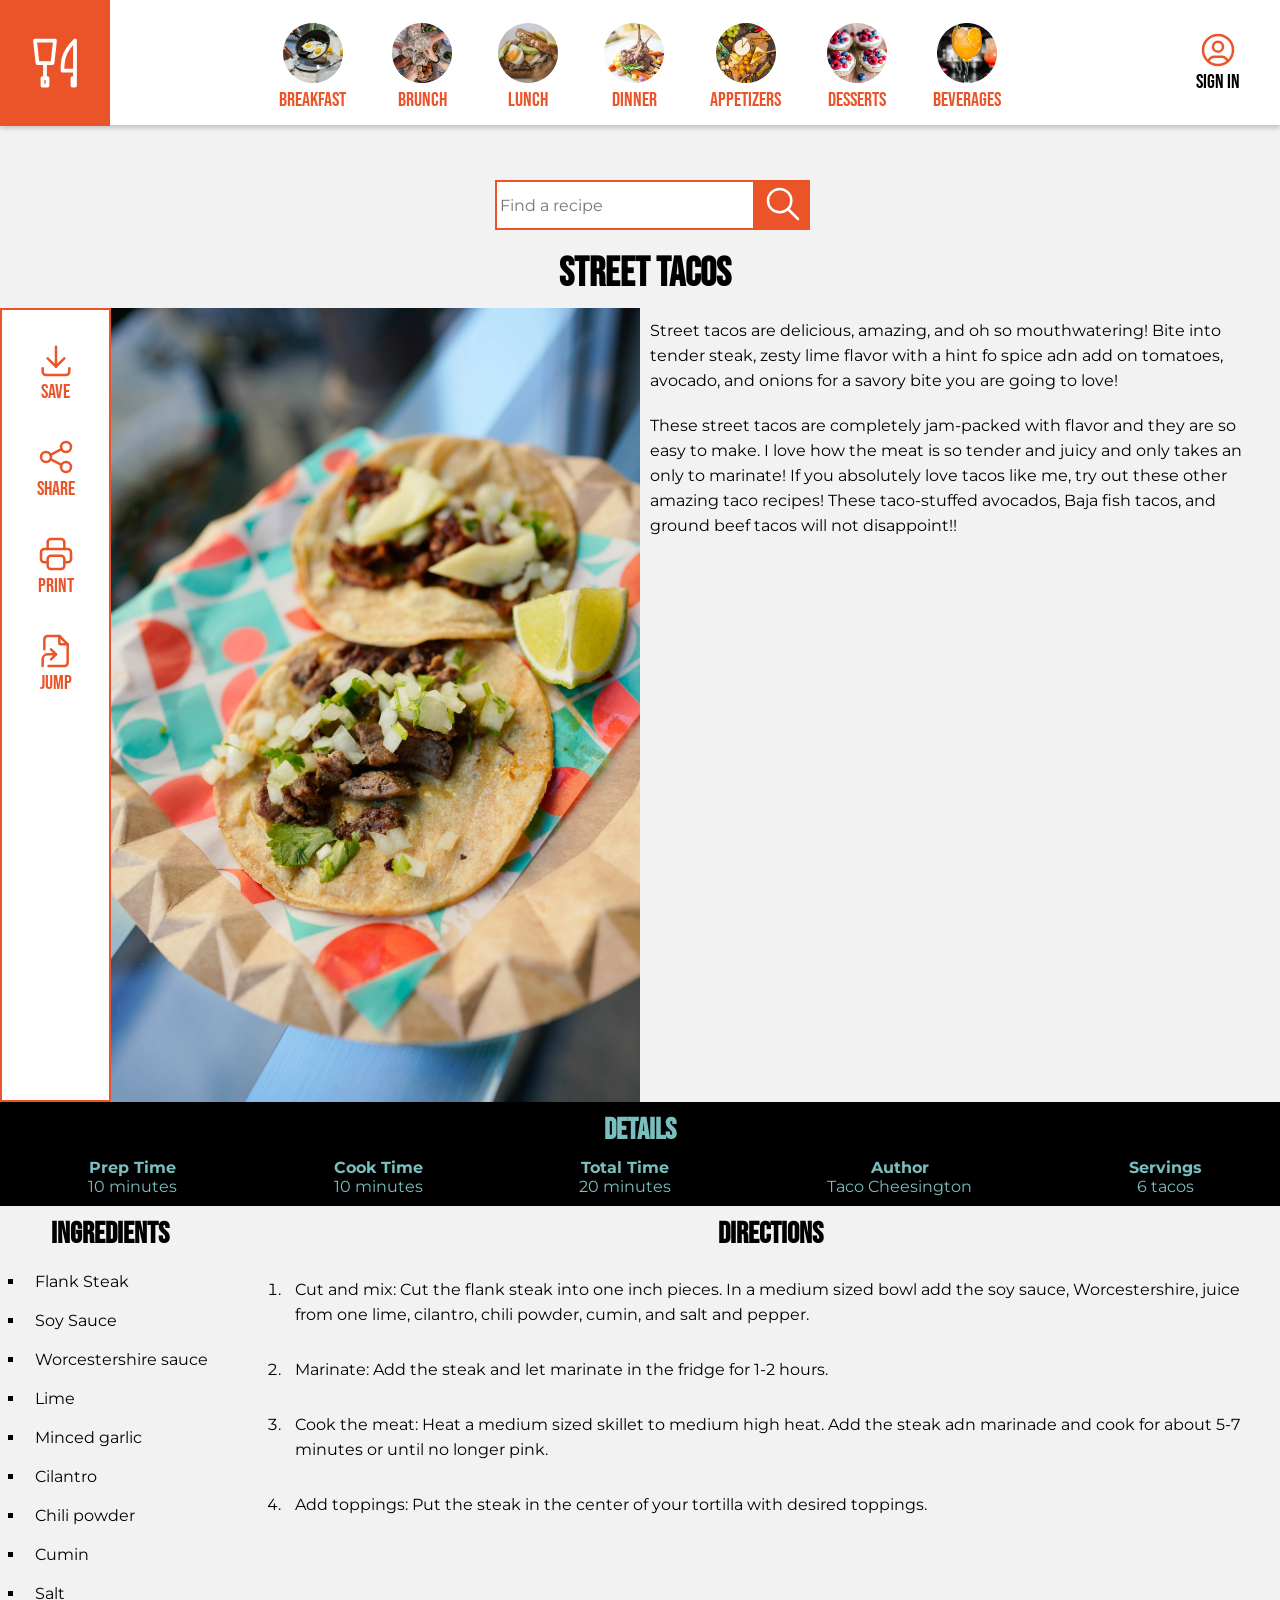
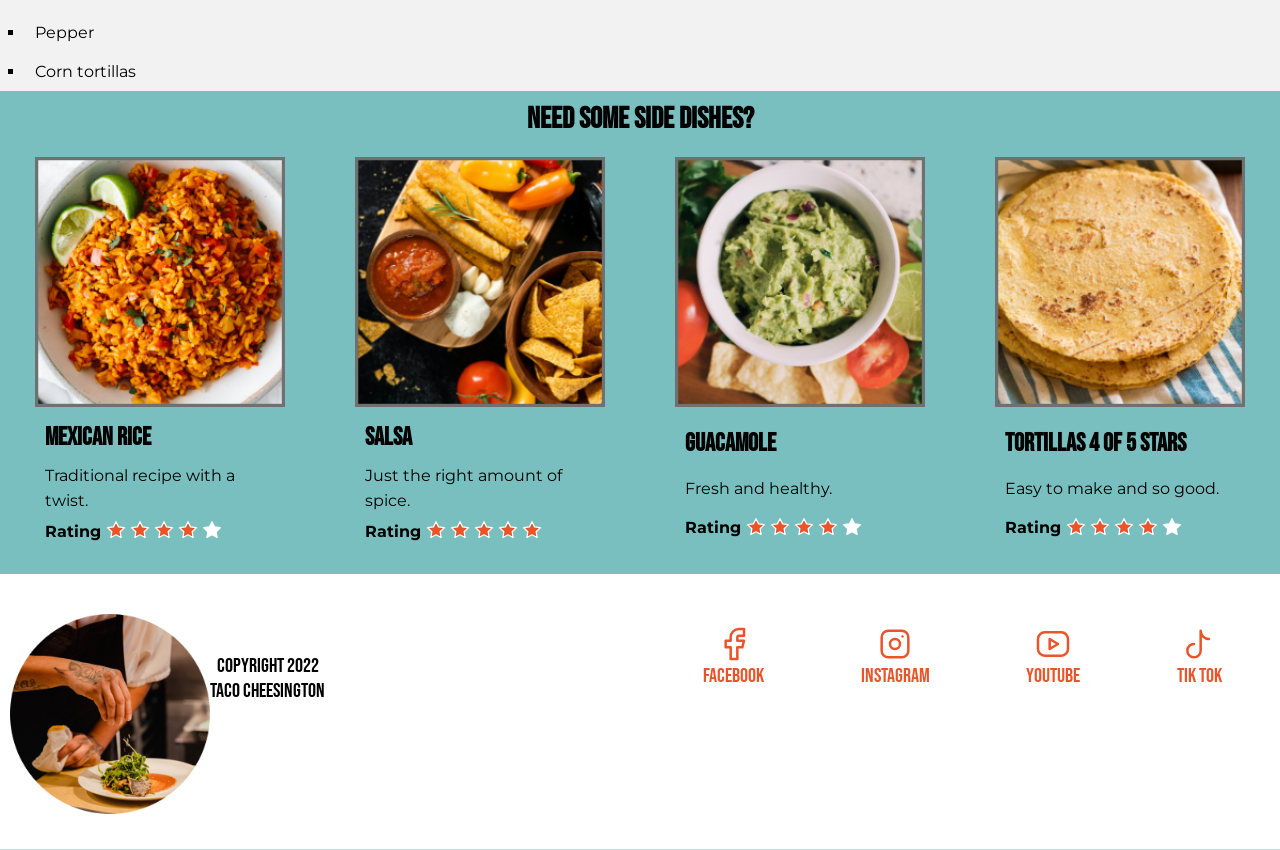
==== commit 453ed91f: "More minor changes Added more descriptive text for the star ratings and made some minor adjustments " ====
--- a/index.html
+++ b/index.html
@@ -86,7 +86,8 @@
                     </a>
                 </li>
             </menu>
-            <img src="images/street-tacos.png" alt="">
+            <img src="images/street-tacos.png"
+                alt="Two street tacos with beef, cilantro, and onion on top of orange, teal, and white patterned paper and a lime wedge to the side">
         </div>
         <div>
             <p>Street tacos are delicious, amazing, and oh so mouthwatering! Bite into tender steak, zesty lime flavor
@@ -158,10 +159,11 @@
         <h2>Need some side dishes?</h2>
         <section>
             <h3>Mexican Rice</h3>
-            <img src="images/mexican-rice.png" alt="">
+            <img src="images/mexican-rice.png"
+                alt="White bowl full of mexican rice and two lime slices near the side of the bowl">
             <p>Traditional recipe with a twist.</p>
             <dl>
-                <dt>Rating</dt>
+                <dt>Rating <span>4 of 5 stars</span></dt>
                 <dd>
                     <svg class="icon icon-tabler icon-tabler-star">
                         <use xlink:href="#star-icon" />
@@ -183,82 +185,79 @@
         </section>
         <section>
             <h3>Salsa</h3>
-            <img src="images/salsa.png" alt="">
+            <img src="images/salsa.png"
+                alt="A wooden cutting board with salsa in a small bowl, onions, peppers, and other ingredients. A wooden bowl off the right full of tortilla chips">
             <p>Just the right amount of spice. </p>
             <dl>
-                <dt>Rating</dt>
+                <dt>Rating <span>5 of 5 stars</span></dt>
                 <dd>
-                    <span>
-                        <svg class="icon icon-tabler icon-tabler-star">
-                            <use xlink:href="#star-icon" />
-                        </svg>
-                        <svg class="icon icon-tabler icon-tabler-star">
-                            <use xlink:href="#star-icon" />
-                        </svg>
-                        <svg class="icon icon-tabler icon-tabler-star">
-                            <use xlink:href="#star-icon" />
-                        </svg>
-                        <svg class="icon icon-tabler icon-tabler-star">
-                            <use xlink:href="#star-icon" />
-                        </svg>
-                        <svg class="icon icon-tabler icon-tabler-star">
-                            <use xlink:href="#star-icon" />
-                        </svg>
-                    </span>
+                    <svg class="icon icon-tabler icon-tabler-star">
+                        <use xlink:href="#star-icon" />
+                    </svg>
+                    <svg class="icon icon-tabler icon-tabler-star">
+                        <use xlink:href="#star-icon" />
+                    </svg>
+                    <svg class="icon icon-tabler icon-tabler-star">
+                        <use xlink:href="#star-icon" />
+                    </svg>
+                    <svg class="icon icon-tabler icon-tabler-star">
+                        <use xlink:href="#star-icon" />
+                    </svg>
+                    <svg class="icon icon-tabler icon-tabler-star">
+                        <use xlink:href="#star-icon" />
+                    </svg>
                 </dd>
             </dl>
         </section>
         <section>
             <h3>Guacamole</h3>
-            <img src="images/guacamole.png" alt="">
+            <img src="images/guacamole.png"
+                alt="White bowl in the center full of guacamole and ingredients laid on the surface around the bowl">
             <p>Fresh and healthy.</p>
             <dl>
-                <dt>Rating</dt>
+                <dt>Rating <span>4 of 5 stars</span></dt>
                 <dd>
-                    <span>
-                        <svg class="icon icon-tabler icon-tabler-star">
-                            <use xlink:href="#star-icon" />
-                        </svg>
-                        <svg class="icon icon-tabler icon-tabler-star">
-                            <use xlink:href="#star-icon" />
-                        </svg>
-                        <svg class="icon icon-tabler icon-tabler-star">
-                            <use xlink:href="#star-icon" />
-                        </svg>
-                        <svg class="icon icon-tabler icon-tabler-star">
-                            <use xlink:href="#star-icon" />
-                        </svg>
-                        <svg class="icon icon-tabler icon-tabler-star">
-                            <use xlink:href="#star-icon" />
-                        </svg>
-                    </span>
+                    <svg class="icon icon-tabler icon-tabler-star">
+                        <use xlink:href="#star-icon" />
+                    </svg>
+                    <svg class="icon icon-tabler icon-tabler-star">
+                        <use xlink:href="#star-icon" />
+                    </svg>
+                    <svg class="icon icon-tabler icon-tabler-star">
+                        <use xlink:href="#star-icon" />
+                    </svg>
+                    <svg class="icon icon-tabler icon-tabler-star">
+                        <use xlink:href="#star-icon" />
+                    </svg>
+                    <svg class="icon icon-tabler icon-tabler-star">
+                        <use xlink:href="#star-icon" />
+                    </svg>
                 </dd>
             </dl>
         </section>
         <section>
-            <h3>Tortillas</h3>
-            <img src="images/tortillas.png" alt="">
+            <h3>Tortillas <span>4 of 5 stars</span></h3>
+            <img src="images/tortillas.png"
+                alt="Stack of tortillas with a white and blue striped cloth underneath them">
             <p>Easy to make and so good.</p>
             <dl>
                 <dt>Rating</dt>
                 <dd>
-                    <span>
-                        <svg class="icon icon-tabler icon-tabler-star">
-                            <use xlink:href="#star-icon" />
-                        </svg>
-                        <svg class="icon icon-tabler icon-tabler-star">
-                            <use xlink:href="#star-icon" />
-                        </svg>
-                        <svg class="icon icon-tabler icon-tabler-star">
-                            <use xlink:href="#star-icon" />
-                        </svg>
-                        <svg class="icon icon-tabler icon-tabler-star">
-                            <use xlink:href="#star-icon" />
-                        </svg>
-                        <svg class="icon icon-tabler icon-tabler-star">
-                            <use xlink:href="#star-icon" />
-                        </svg>
-                    </span>
+                    <svg class="icon icon-tabler icon-tabler-star">
+                        <use xlink:href="#star-icon" />
+                    </svg>
+                    <svg class="icon icon-tabler icon-tabler-star">
+                        <use xlink:href="#star-icon" />
+                    </svg>
+                    <svg class="icon icon-tabler icon-tabler-star">
+                        <use xlink:href="#star-icon" />
+                    </svg>
+                    <svg class="icon icon-tabler icon-tabler-star">
+                        <use xlink:href="#star-icon" />
+                    </svg>
+                    <svg class="icon icon-tabler icon-tabler-star">
+                        <use xlink:href="#star-icon" />
+                    </svg>
                 </dd>
             </dl>
         </section>
@@ -295,13 +294,27 @@
                         </svg>
                     </a>
                 </li>
-                <li><a href="#0">Breakfast<img src="images/breakfast.png" alt=""></a></li>
-                <li><a href="#0">Brunch<img src="images/brunch.png" alt=""></a></li>
-                <li><a href="#0">Lunch<img src="images/lunch.png" alt=""></a></li>
-                <li><a href="#0">Dinner<img src="images/dinner.png" alt=""></a></li>
-                <li><a href="#0">Appetizers<img src="images/appetizers.png" alt=""></a></li>
-                <li><a href="#0">Desserts<img src="images/desserts.png" alt=""></a></li>
-                <li><a href="#0">Beverages<img src="images/beverages.png" alt=""></a></li>
+                <li><a href="#0">Breakfast<img src="images/breakfast.png"
+                            alt="Close up of hands tilting a skillet with two fried eggs onto a white plate that is sitting on a white marble counter with other plates and glasses around"></a>
+                </li>
+                <li><a href="#0">Brunch<img src="images/brunch.png"
+                            alt="Above view of 6 people clanking their glasses in a circle with some food under them"></a>
+                </li>
+                <li><a href="#0">Lunch<img src="images/lunch.png"
+                            alt="A sandwich with slices of avocado and boiled egg and two thin lemon slices on top of the bread"></a>
+                </li>
+                <li><a href="#0">Dinner<img src="images/dinner.png"
+                            alt="Close up of a fancy plate of food with lamb in the center and some colorful vegetables underneath it"></a>
+                </li>
+                <li><a href="#0">Appetizers<img src="images/appetizers.png"
+                            alt="Above view of a counter full of appetizers and snacks with a cutting board in the center. Wheel of cheese and other cheeses on top of the cutting board and crackers, grapes, and pretzels scattered around"></a>
+                </li>
+                <li><a href="#0">Desserts<img src="images/desserts.png"
+                            alt="Close up of 4 small pastries that are shaped like a cup with white frosting and topped with blueberries and raspberries and sitting on top of a wooden surface"></a>
+                </li>
+                <li><a href="#0">Beverages<img src="images/beverages.png"
+                            alt="Close up side view of a wine glass with an orange drink, garnish, and an orange slice inside"></a>
+                </li>
                 <li>
                     <a href="#0">
                         <span>Sign in<span>/up</span></span>
@@ -317,6 +330,7 @@
                 </li>
             </ul>
         </div>
+        <!-- switch to a section with h3 of 'Search'? -->
         <div>
             <label for="search">Search</label>
             <input type="search" id="search" name="search" placeholder="Find a recipe">
@@ -389,7 +403,8 @@
             <section>
                 <h3>Good Eats</h3>
                 <p><small>Copyright 2022<br>Taco Cheesington</small></p>
-                <img src="images/taco-cheesington.png" alt="">
+                <img src="images/taco-cheesington.png"
+                    alt="Close up of a chef's hand sprinkling some garnish on a fancy dish">
             </section>
         </section>
     </footer>
--- a/style.css
+++ b/style.css
@@ -185,6 +185,12 @@
 
 aside p {
     padding: 10px 0 5px 0;
+}
+
+aside dt span {
+    visibility: hidden;
+    height: 0;
+    position: absolute;
 }
 
 .icon-tabler-star {
@@ -199,6 +205,7 @@
     padding: 2px 5px 0;
 }
 
+/* selects all last stars except the 5th star in the second recipe */
 .icon-tabler-star:last-of-type:not(aside section:nth-of-type(2) .icon-tabler-star:last-of-type) {
     stroke: white;
     fill: white;
@@ -373,7 +380,7 @@
     #to-recipe,
     nav li:last-of-type span span {
         visibility: hidden;
-        height: 1px;
+        height: 0;
         position: absolute;
     }
 
@@ -755,5 +762,9 @@
     main, main section:nth-of-type(2) ul {
         columns: 2;
     }
-}
-
+
+    /* @page {
+        margin: 0.5in;
+    } */
+}
+
